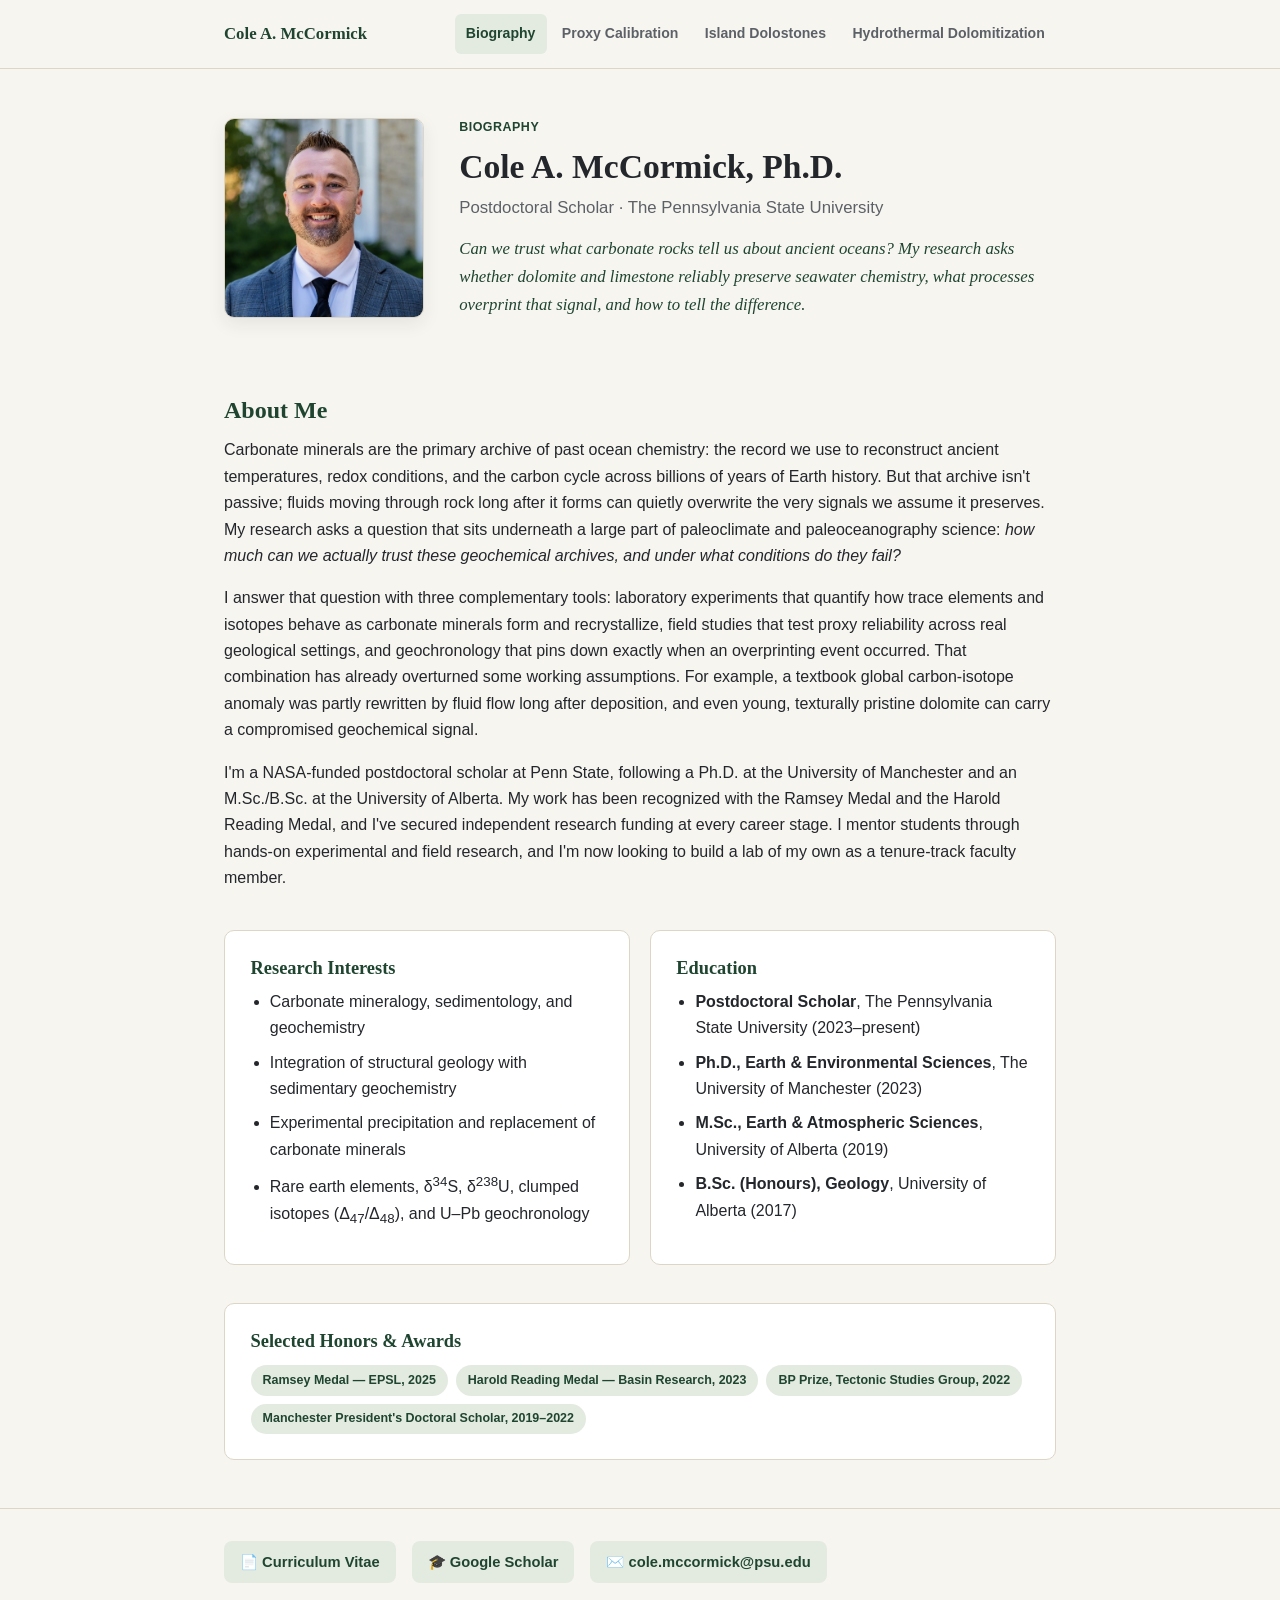
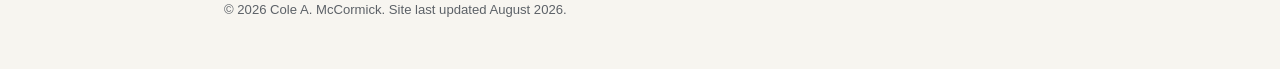
==== index.html @ 776a5d2d "Expand biography tagline into a punchier version of the research statement's central questions" ====
<!DOCTYPE html>
<html lang="en">
<head>
<meta charset="UTF-8">
<meta name="viewport" content="width=device-width, initial-scale=1.0">
<title>Cole A. McCormick, Ph.D. — Geologist &amp; Geochemist</title>
<meta name="description" content="Cole A. McCormick, Ph.D. — carbonate sedimentologist and geochemist. Postdoctoral Scholar, The Pennsylvania State University.">
<link rel="stylesheet" href="css/style.css">
</head>
<body>

<header class="site-header">
  <div class="nav-inner">
    <div class="brand">Cole A. <span>McCormick</span></div>
    <nav class="tabs">
      <a href="index.html" class="active">Biography</a>
      <a href="research-proxy-calibration.html">Proxy Calibration</a>
      <a href="research-island-dolostones.html">Island Dolostones</a>
      <a href="research-hydrothermal-dolomitization.html">Hydrothermal Dolomitization</a>
    </nav>
  </div>
</header>

<main class="wrap">

  <section class="hero">
    <img src="assets/img/profile.jpg" alt="Portrait of Cole A. McCormick">
    <div>
      <div class="kicker">Biography</div>
      <h1>Cole A. McCormick, Ph.D.</h1>
      <div class="role">Postdoctoral Scholar &middot; The Pennsylvania State University</div>
      <div class="tagline">Can we trust what carbonate rocks tell us about ancient oceans? My research asks whether dolomite and limestone reliably preserve seawater chemistry, what processes overprint that signal, and how to tell the difference.</div>
    </div>
  </section>

  <section>
    <h2>About Me</h2>
    <p>
      Carbonate minerals are the primary archive of past ocean chemistry: the record we use to
      reconstruct ancient temperatures, redox conditions, and the carbon cycle across billions of years of
      Earth history. But that archive isn't passive; fluids moving through rock long after it forms can
      quietly overwrite the very signals we assume it preserves. My research asks a question that sits
      underneath a large part of paleoclimate and paleoceanography science: <em>how much can we
      actually trust these geochemical archives, and under what conditions do they fail?</em>
    </p>
    <p>
      I answer that question with three complementary tools: laboratory experiments that quantify how
      trace elements and isotopes behave as carbonate minerals form and recrystallize, field studies that
      test proxy reliability across real geological settings, and geochronology that pins down exactly
      when an overprinting event occurred. That combination has already overturned some working
      assumptions. For example, a textbook global carbon-isotope anomaly was partly
      rewritten by fluid flow long after deposition, and even young, texturally pristine dolomite can
      carry a compromised geochemical signal.
    </p>
    <p>
      I'm a NASA-funded postdoctoral scholar at Penn State, following a Ph.D. at the University of
      Manchester and an M.Sc./B.Sc. at the University of Alberta. My work has been recognized with the
      Ramsey Medal and the Harold Reading Medal, and I've secured independent research funding at every
      career stage. I mentor students through hands-on experimental and field research, and I'm now
      looking to build a lab of my own as a tenure-track faculty member.
    </p>
  </section>

  <section class="grid-2">
    <div class="card">
      <h3>Research Interests</h3>
      <ul class="plain">
        <li>Carbonate mineralogy, sedimentology, and geochemistry</li>
        <li>Integration of structural geology with sedimentary geochemistry</li>
        <li>Experimental precipitation and replacement of carbonate minerals</li>
        <li>Rare earth elements, &delta;<sup>34</sup>S, &delta;<sup>238</sup>U, clumped isotopes (&Delta;<sub>47</sub>/&Delta;<sub>48</sub>), and U&ndash;Pb geochronology</li>
      </ul>
    </div>
    <div class="card">
      <h3>Education</h3>
      <ul class="plain">
        <li><strong>Postdoctoral Scholar</strong>, The Pennsylvania State University (2023&ndash;present)</li>
        <li><strong>Ph.D., Earth &amp; Environmental Sciences</strong>, The University of Manchester (2023)</li>
        <li><strong>M.Sc., Earth &amp; Atmospheric Sciences</strong>, University of Alberta (2019)</li>
        <li><strong>B.Sc. (Honours), Geology</strong>, University of Alberta (2017)</li>
      </ul>
    </div>
  </section>

  <section class="card">
    <h3>Selected Honors &amp; Awards</h3>
    <div class="badge-row">
      <span class="badge">Ramsey Medal &mdash; EPSL, 2025</span>
      <span class="badge">Harold Reading Medal &mdash; Basin Research, 2023</span>
      <span class="badge">BP Prize, Tectonic Studies Group, 2022</span>
      <span class="badge">Manchester President's Doctoral Scholar, 2019&ndash;2022</span>
    </div>
  </section>

</main>

<footer class="site-footer">
  <div class="wrap">
    <div class="footer-links">
      <a href="assets/cv/McCormick_CV.pdf" target="_blank" rel="noopener">📄 Curriculum Vitae</a>
      <a href="https://scholar.google.com/citations?user=5Ftpr8IAAAAJ&hl=en" target="_blank" rel="noopener">🎓 Google Scholar</a>
      <a href="mailto:cole.mccormick@psu.edu">✉️ cole.mccormick@psu.edu</a>
    </div>
    <div class="fine">&copy; 2026 Cole A. McCormick. Site last updated August 2026.</div>
  </div>
</footer>

</body>
</html>
---- css/style.css ----
/* ===========================================================
   Cole A. McCormick — Academic Website
   =========================================================== */

:root {
  --bg: #f7f5f0;
  --bg-alt: #efebe2;
  --card: #ffffff;
  --text: #23262b;
  --text-muted: #5c6167;
  --border: #ddd6c7;
  --accent: #3b6e4e;
  --accent-dark: #1f4530;
  --accent-soft: #e3ebe1;
  --warm: #a85a34;
  --warm-soft: #f3e7dd;
  --serif: Georgia, "Iowan Old Style", "Palatino Linotype", Palatino, serif;
  --sans: -apple-system, "Segoe UI", Roboto, Helvetica, Arial, sans-serif;
  --max: 880px;
}

* { box-sizing: border-box; }

html { scroll-behavior: smooth; }

body {
  margin: 0;
  background: var(--bg);
  color: var(--text);
  font-family: var(--sans);
  line-height: 1.65;
  -webkit-font-smoothing: antialiased;
}

a { color: var(--accent-dark); text-decoration: none; }
a:hover { text-decoration: underline; }

img { max-width: 100%; display: block; }

h1, h2, h3, h4 {
  font-family: var(--serif);
  font-weight: 600;
  color: var(--text);
  line-height: 1.25;
  margin: 0 0 0.5em;
}

h1 { font-size: 2.1rem; }
h2 { font-size: 1.5rem; margin-top: 2.2em; color: var(--accent-dark); }
h3 { font-size: 1.15rem; color: var(--accent-dark); }

p { margin: 0 0 1em; }

.muted { color: var(--text-muted); }

/* ---------- Layout shell ---------- */

.wrap {
  max-width: var(--max);
  margin: 0 auto;
  padding: 0 1.5rem;
}

/* ---------- Top navigation ---------- */

.site-header {
  position: sticky;
  top: 0;
  z-index: 50;
  background: rgba(247, 245, 240, 0.92);
  backdrop-filter: blur(6px);
  border-bottom: 1px solid var(--border);
}

.nav-inner {
  max-width: var(--max);
  margin: 0 auto;
  padding: 0.9rem 1.5rem;
  display: flex;
  align-items: center;
  justify-content: space-between;
  gap: 1rem;
}

.brand {
  font-family: var(--serif);
  font-weight: 700;
  font-size: 1.05rem;
  color: var(--accent-dark);
  white-space: nowrap;
}

nav.tabs {
  display: flex;
  gap: 0.25rem;
  overflow-x: auto;
  scrollbar-width: none;
}
nav.tabs::-webkit-scrollbar { display: none; }

nav.tabs a {
  flex: 0 0 auto;
  color: var(--text-muted);
  font-size: 0.88rem;
  font-weight: 600;
  padding: 0.5rem 0.7rem;
  border-radius: 6px;
  white-space: nowrap;
}

nav.tabs a:hover {
  color: var(--accent-dark);
  text-decoration: none;
  background: var(--accent-soft);
}

nav.tabs a.active {
  color: var(--accent-dark);
  background: var(--accent-soft);
}

/* ---------- Hero (biography page) ---------- */

.hero {
  display: grid;
  grid-template-columns: 200px 1fr;
  gap: 2.2rem;
  align-items: center;
  padding: 3rem 0 1.5rem;
}

.hero img {
  width: 200px;
  height: 200px;
  object-fit: cover;
  border-radius: 10px;
  border: 1px solid var(--border);
  box-shadow: 0 6px 18px rgba(30, 40, 40, 0.08);
}

.hero .kicker {
  color: var(--accent-dark);
  font-weight: 700;
  letter-spacing: 0.04em;
  text-transform: uppercase;
  font-size: 0.78rem;
  margin-bottom: 0.5rem;
}

.hero h1 { margin-bottom: 0.2em; }

.hero .role {
  font-size: 1.05rem;
  color: var(--text-muted);
  margin-bottom: 0.8em;
}

.hero .tagline {
  font-family: var(--serif);
  font-style: italic;
  color: var(--accent-dark);
  font-size: 1.05rem;
}

@media (max-width: 640px) {
  .hero { grid-template-columns: 1fr; text-align: center; padding-top: 2rem; }
  .hero img { width: 150px; height: 150px; margin: 0 auto; }
}

/* ---------- Page header (research pages) ---------- */

.page-header {
  padding: 2.6rem 0 0.5rem;
  border-bottom: 1px solid var(--border);
  margin-bottom: 2rem;
}

.page-header .kicker {
  color: var(--accent-dark);
  font-weight: 700;
  letter-spacing: 0.04em;
  text-transform: uppercase;
  font-size: 0.75rem;
  margin-bottom: 0.6rem;
}

.page-header p.lede {
  font-size: 1.08rem;
  color: var(--text-muted);
}

.status-pill {
  display: inline-block;
  font-size: 0.72rem;
  font-weight: 700;
  letter-spacing: 0.03em;
  text-transform: uppercase;
  padding: 0.25rem 0.65rem;
  border-radius: 999px;
  background: var(--warm-soft);
  color: var(--warm);
  margin-bottom: 0.8rem;
}

/* ---------- Sections & cards ---------- */

section { margin-bottom: 2.4rem; }

.card {
  background: var(--card);
  border: 1px solid var(--border);
  border-radius: 10px;
  padding: 1.6rem;
}

.grid-2 {
  display: grid;
  grid-template-columns: 1fr 1fr;
  gap: 1.2rem;
}
@media (max-width: 640px) { .grid-2 { grid-template-columns: 1fr; } }

ul.plain { padding-left: 1.2rem; margin: 0; }
ul.plain li { margin-bottom: 0.5em; }

.badge-row { display: flex; flex-wrap: wrap; gap: 0.5rem; margin-top: 0.8rem; }
.badge {
  font-size: 0.78rem;
  font-weight: 600;
  color: var(--accent-dark);
  background: var(--accent-soft);
  border-radius: 999px;
  padding: 0.3rem 0.75rem;
}

/* ---------- Figure placeholder ---------- */

.figure-card {
  border: 1px dashed var(--border);
  background: var(--bg-alt);
  border-radius: 10px;
  padding: 1.5rem;
  text-align: center;
}

.figure-card svg {
  width: 100%;
  max-width: 380px;
  height: auto;
  margin: 0.5rem auto 1rem;
  color: var(--accent);
}

.figure-card img {
  width: 100%;
  max-width: 640px;
  height: auto;
  margin: 0 auto 1rem;
  border-radius: 6px;
  border: 1px solid var(--border);
  box-shadow: 0 4px 14px rgba(30, 40, 40, 0.1);
}

.figure-card figcaption {
  font-size: 0.85rem;
  color: var(--text-muted);
  max-width: 620px;
  margin: 0 auto;
  text-align: left;
}

.figure-card figcaption .src {
  display: block;
  font-style: italic;
  color: var(--text-muted);
  margin-top: 0.4rem;
}

.figure-grid {
  display: grid;
  grid-template-columns: 1fr 1fr;
  gap: 1.2rem;
}
@media (max-width: 640px) { .figure-grid { grid-template-columns: 1fr; } }

/* ---------- Publication list ---------- */

.pub {
  padding: 1rem 0;
  border-bottom: 1px solid var(--border);
}
.pub:last-child { border-bottom: none; }

.pub .cite { margin: 0 0 0.3em; }
.pub .authors strong { color: var(--text); }

.pub-meta {
  display: flex;
  gap: 0.5rem;
  flex-wrap: wrap;
  align-items: center;
  font-size: 0.85rem;
  margin-top: 0.35rem;
}

/* ---------- Footer ---------- */

.site-footer {
  border-top: 1px solid var(--border);
  margin-top: 3rem;
  padding: 2rem 0 3rem;
}

.footer-links {
  display: flex;
  gap: 1rem;
  flex-wrap: wrap;
  margin-bottom: 1rem;
}

.footer-links a {
  display: inline-flex;
  align-items: center;
  gap: 0.4rem;
  font-weight: 700;
  font-size: 0.92rem;
  color: var(--accent-dark);
  background: var(--accent-soft);
  padding: 0.55rem 1rem;
  border-radius: 8px;
}
.footer-links a:hover { background: #d9e8e6; text-decoration: none; }

.site-footer .fine {
  font-size: 0.82rem;
  color: var(--text-muted);
}
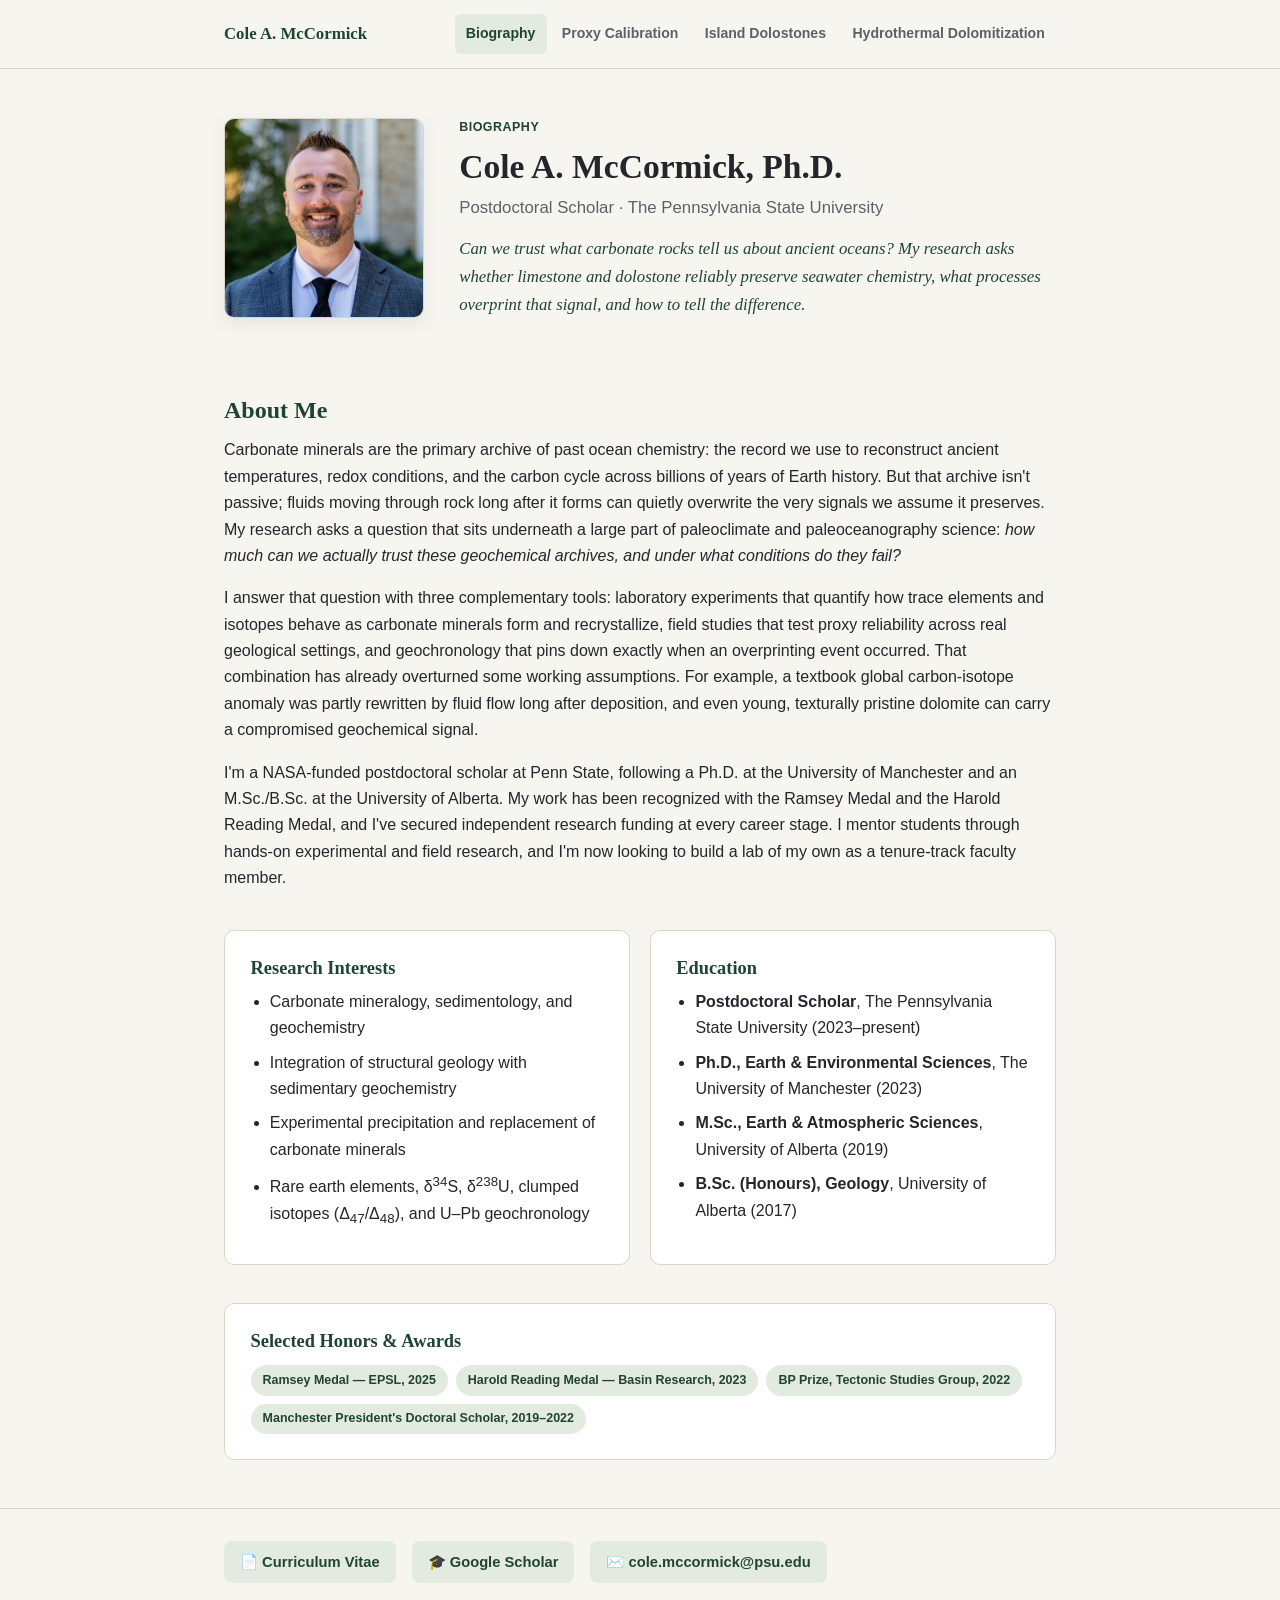
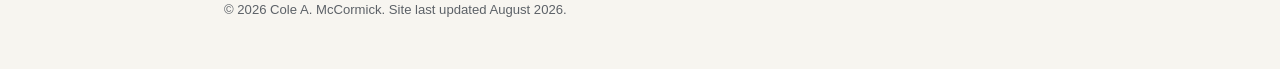
==== commit 72488ac0: "Swap tagline wording to 'limestone and dolostone'" ====
--- a/index.html
+++ b/index.html
@@ -29,7 +29,7 @@
       <div class="kicker">Biography</div>
       <h1>Cole A. McCormick, Ph.D.</h1>
       <div class="role">Postdoctoral Scholar &middot; The Pennsylvania State University</div>
-      <div class="tagline">Can we trust what carbonate rocks tell us about ancient oceans? My research asks whether dolomite and limestone reliably preserve seawater chemistry, what processes overprint that signal, and how to tell the difference.</div>
+      <div class="tagline">Can we trust what carbonate rocks tell us about ancient oceans? My research asks whether limestone and dolostone reliably preserve seawater chemistry, what processes overprint that signal, and how to tell the difference.</div>
     </div>
   </section>
 
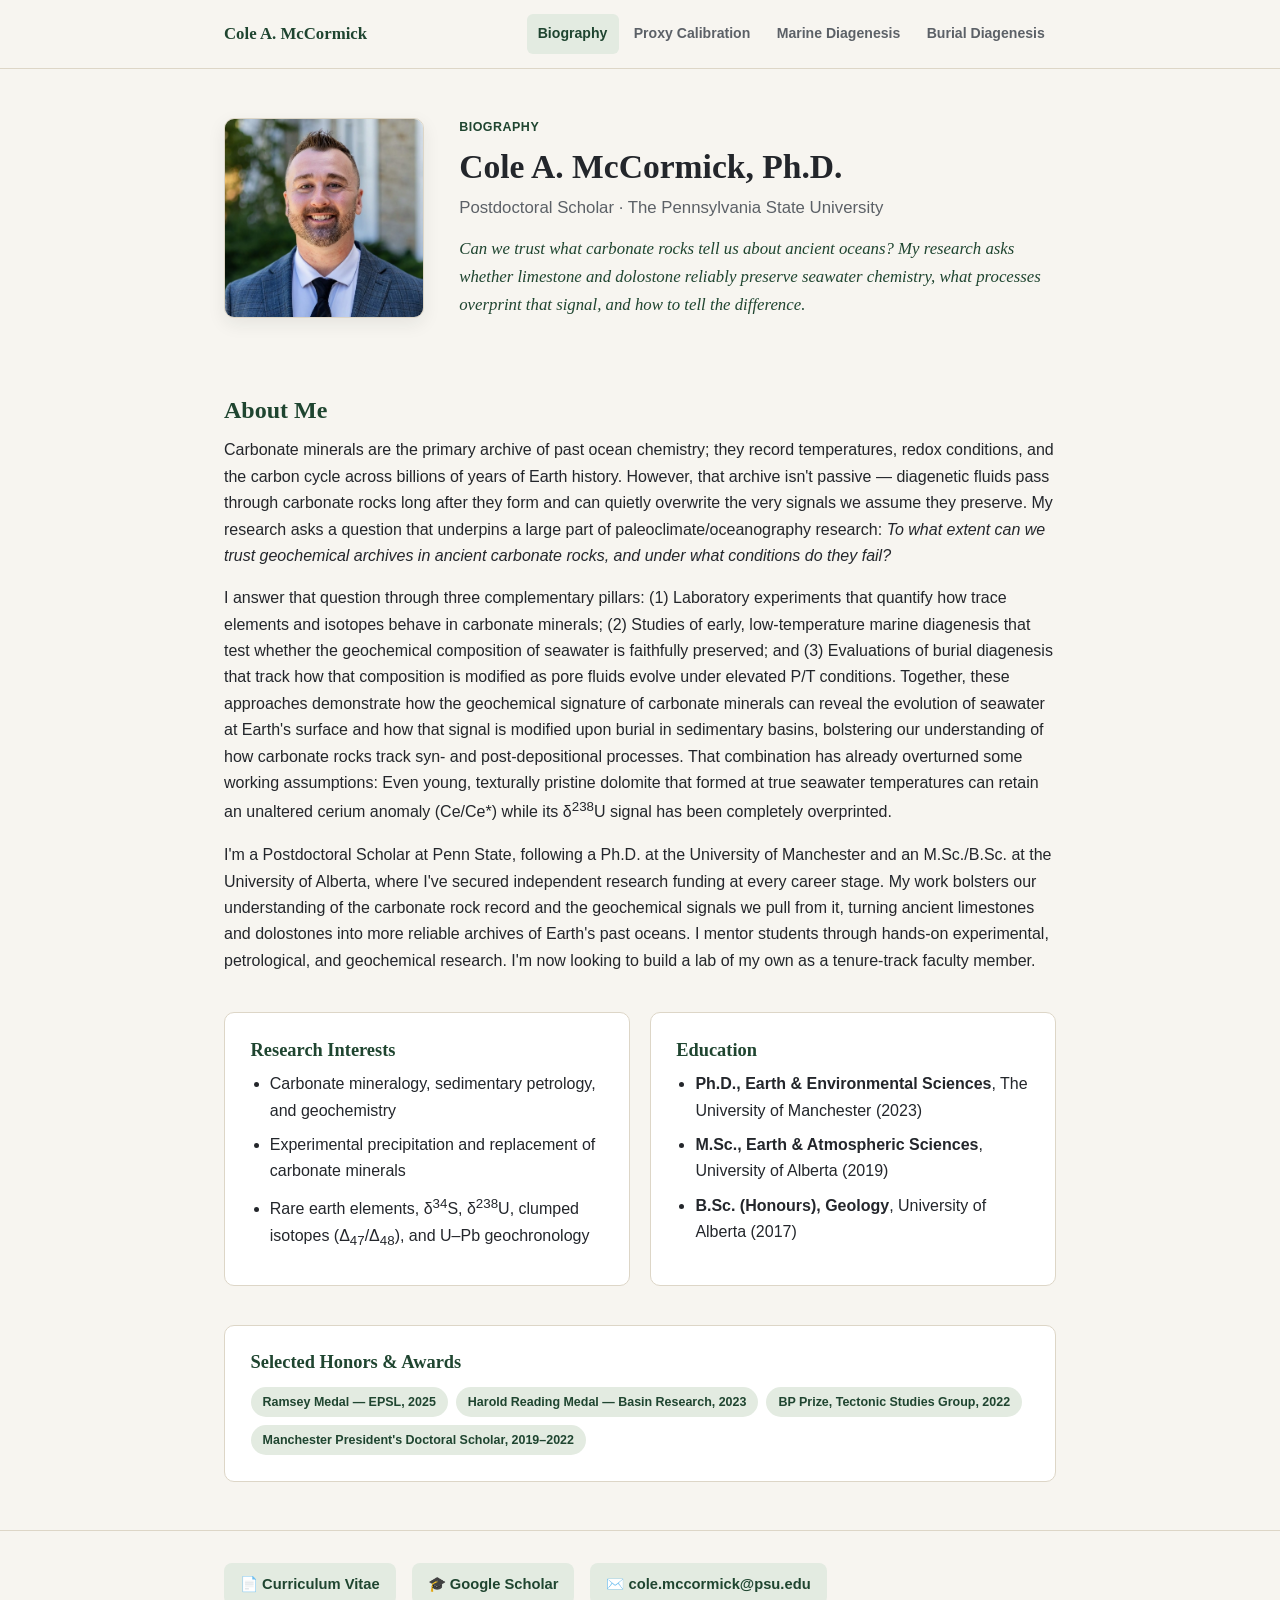
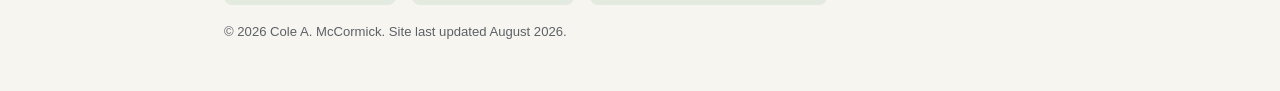
==== commit 2f586a62: "Rewrite biography About Me section, trim Research Interests/Education lists, and shorten nav tab lab" ====
--- a/index.html
+++ b/index.html
@@ -15,8 +15,8 @@
     <nav class="tabs">
       <a href="index.html" class="active">Biography</a>
       <a href="research-proxy-calibration.html">Proxy Calibration</a>
-      <a href="research-island-dolostones.html">Island Dolostones</a>
-      <a href="research-hydrothermal-dolomitization.html">Hydrothermal Dolomitization</a>
+      <a href="research-island-dolostones.html">Marine Diagenesis</a>
+      <a href="research-hydrothermal-dolomitization.html">Burial Diagenesis</a>
     </nav>
   </div>
 </header>
@@ -36,28 +36,34 @@
   <section>
     <h2>About Me</h2>
     <p>
-      Carbonate minerals are the primary archive of past ocean chemistry: the record we use to
-      reconstruct ancient temperatures, redox conditions, and the carbon cycle across billions of years of
-      Earth history. But that archive isn't passive; fluids moving through rock long after it forms can
-      quietly overwrite the very signals we assume it preserves. My research asks a question that sits
-      underneath a large part of paleoclimate and paleoceanography science: <em>how much can we
-      actually trust these geochemical archives, and under what conditions do they fail?</em>
+      Carbonate minerals are the primary archive of past ocean chemistry; they record
+      temperatures, redox conditions, and the carbon cycle across billions of years of Earth history.
+      However, that archive isn't passive &mdash; diagenetic fluids pass through carbonate rocks long
+      after they form and can quietly overwrite the very signals we assume they preserve. My research
+      asks a question that underpins a large part of paleoclimate/oceanography research:
+      <em>To what extent can we trust geochemical archives in ancient carbonate rocks, and under what
+      conditions do they fail?</em>
     </p>
     <p>
-      I answer that question with three complementary tools: laboratory experiments that quantify how
-      trace elements and isotopes behave as carbonate minerals form and recrystallize, field studies that
-      test proxy reliability across real geological settings, and geochronology that pins down exactly
-      when an overprinting event occurred. That combination has already overturned some working
-      assumptions. For example, a textbook global carbon-isotope anomaly was partly
-      rewritten by fluid flow long after deposition, and even young, texturally pristine dolomite can
-      carry a compromised geochemical signal.
+      I answer that question through three complementary pillars: (1) Laboratory experiments that
+      quantify how trace elements and isotopes behave in carbonate minerals; (2) Studies of early,
+      low-temperature marine diagenesis that test whether the geochemical composition of seawater is
+      faithfully preserved; and (3) Evaluations of burial diagenesis that track how that composition is
+      modified as pore fluids evolve under elevated P/T conditions. Together, these
+      approaches demonstrate how the geochemical signature of carbonate minerals can reveal the evolution of
+      seawater at Earth's surface and how that signal is modified upon burial in sedimentary basins,
+      bolstering our understanding of how carbonate rocks track syn- and post-depositional processes. That combination has already overturned some working assumptions:
+      Even young, texturally pristine dolomite that formed at true seawater temperatures can retain an
+      unaltered cerium anomaly (Ce/Ce&#42;) while its &delta;<sup>238</sup>U signal has been completely
+      overprinted.
     </p>
     <p>
-      I'm a NASA-funded postdoctoral scholar at Penn State, following a Ph.D. at the University of
-      Manchester and an M.Sc./B.Sc. at the University of Alberta. My work has been recognized with the
-      Ramsey Medal and the Harold Reading Medal, and I've secured independent research funding at every
-      career stage. I mentor students through hands-on experimental and field research, and I'm now
-      looking to build a lab of my own as a tenure-track faculty member.
+      I'm a Postdoctoral Scholar at Penn State, following a Ph.D. at the University of Manchester and an
+      M.Sc./B.Sc. at the University of Alberta, where I've secured independent research funding at every
+      career stage. My work bolsters our understanding of the carbonate rock record and the geochemical
+      signals we pull from it, turning ancient limestones and dolostones into more reliable archives of
+      Earth's past oceans. I mentor students through hands-on experimental, petrological, and
+      geochemical research. I'm now looking to build a lab of my own as a tenure-track faculty member.
     </p>
   </section>
 
@@ -65,8 +71,7 @@
     <div class="card">
       <h3>Research Interests</h3>
       <ul class="plain">
-        <li>Carbonate mineralogy, sedimentology, and geochemistry</li>
-        <li>Integration of structural geology with sedimentary geochemistry</li>
+        <li>Carbonate mineralogy, sedimentary petrology, and geochemistry</li>
         <li>Experimental precipitation and replacement of carbonate minerals</li>
         <li>Rare earth elements, &delta;<sup>34</sup>S, &delta;<sup>238</sup>U, clumped isotopes (&Delta;<sub>47</sub>/&Delta;<sub>48</sub>), and U&ndash;Pb geochronology</li>
       </ul>
@@ -74,7 +79,6 @@
     <div class="card">
       <h3>Education</h3>
       <ul class="plain">
-        <li><strong>Postdoctoral Scholar</strong>, The Pennsylvania State University (2023&ndash;present)</li>
         <li><strong>Ph.D., Earth &amp; Environmental Sciences</strong>, The University of Manchester (2023)</li>
         <li><strong>M.Sc., Earth &amp; Atmospheric Sciences</strong>, University of Alberta (2019)</li>
         <li><strong>B.Sc. (Honours), Geology</strong>, University of Alberta (2017)</li>
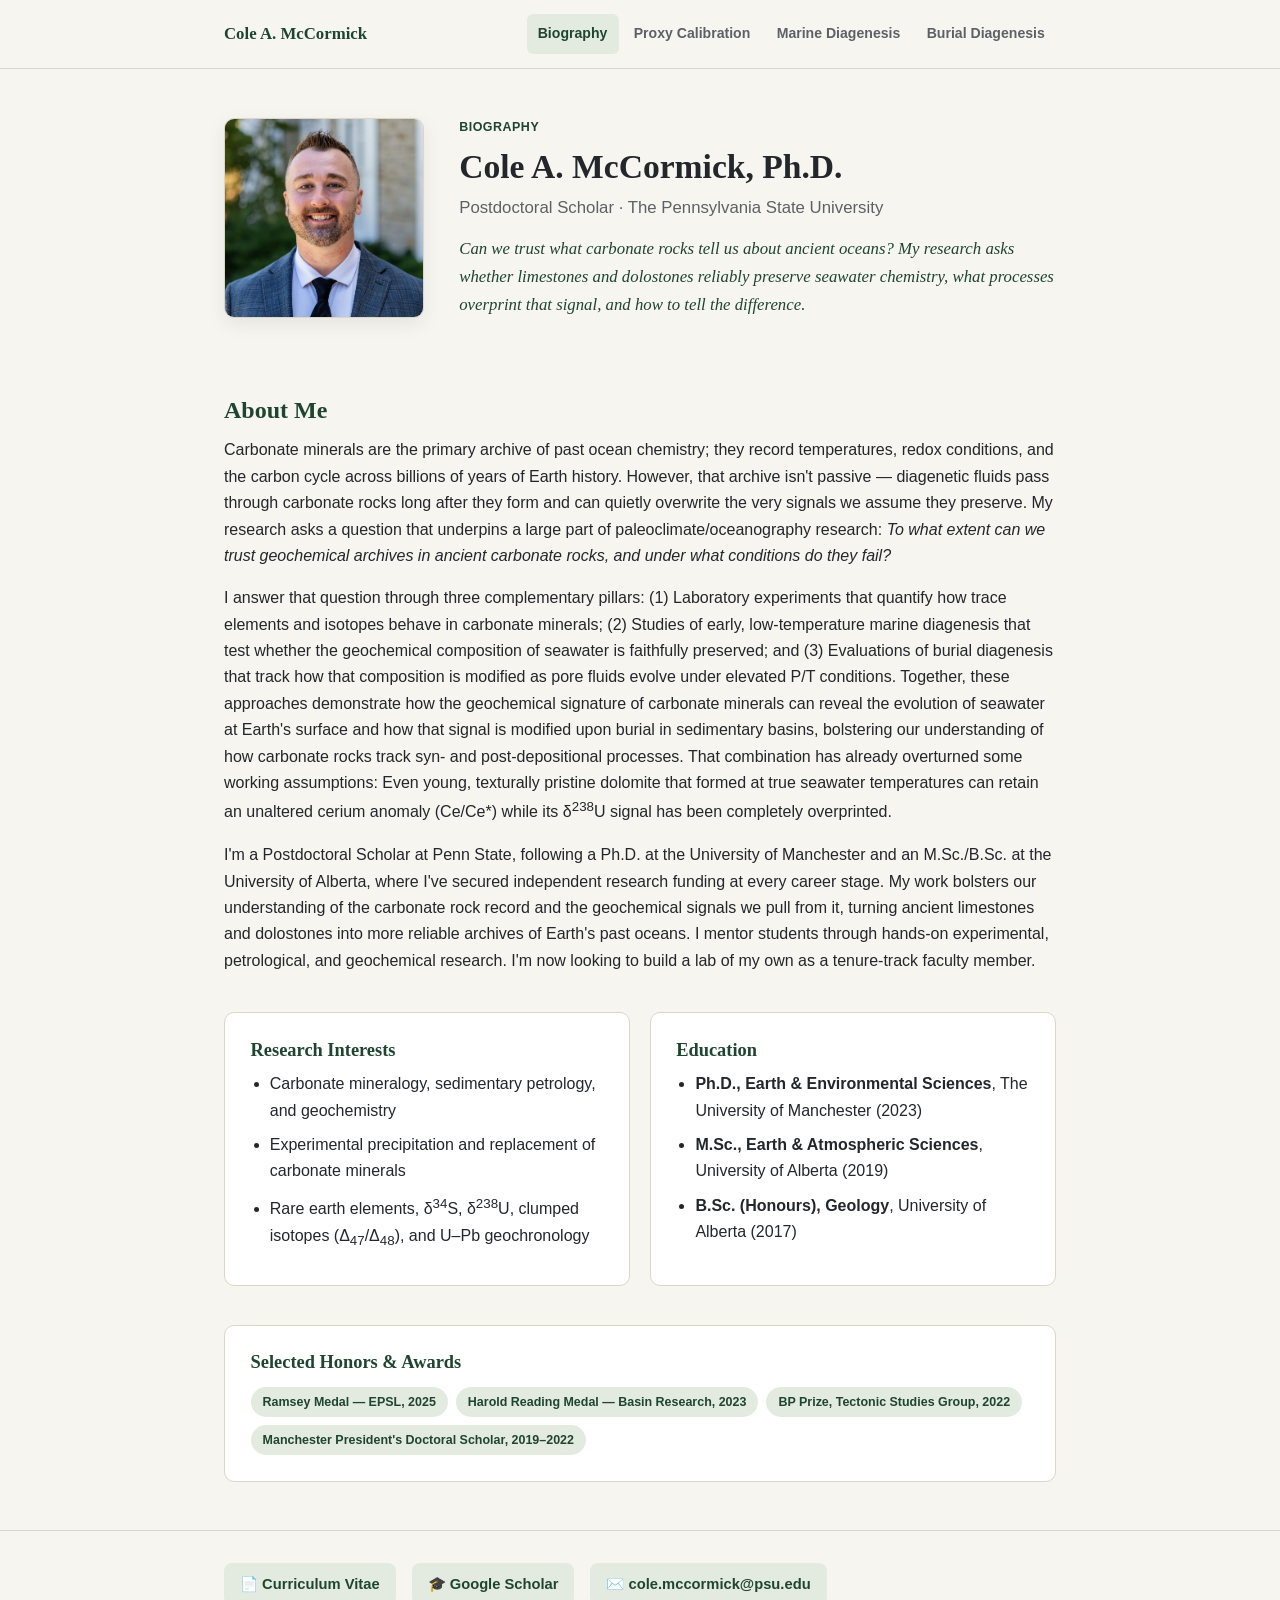
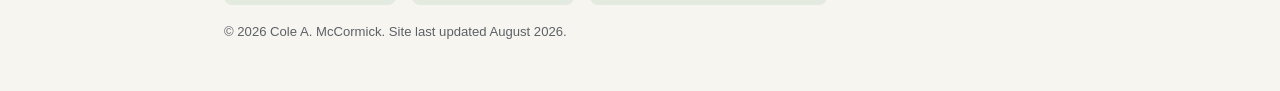
==== commit dac11eb1: "Rebuild Experimental Proxy Calibration page with new figures and expanded narrative; pluralize limes" ====
--- a/index.html
+++ b/index.html
@@ -29,7 +29,7 @@
       <div class="kicker">Biography</div>
       <h1>Cole A. McCormick, Ph.D.</h1>
       <div class="role">Postdoctoral Scholar &middot; The Pennsylvania State University</div>
-      <div class="tagline">Can we trust what carbonate rocks tell us about ancient oceans? My research asks whether limestone and dolostone reliably preserve seawater chemistry, what processes overprint that signal, and how to tell the difference.</div>
+      <div class="tagline">Can we trust what carbonate rocks tell us about ancient oceans? My research asks whether limestones and dolostones reliably preserve seawater chemistry, what processes overprint that signal, and how to tell the difference.</div>
     </div>
   </section>
 
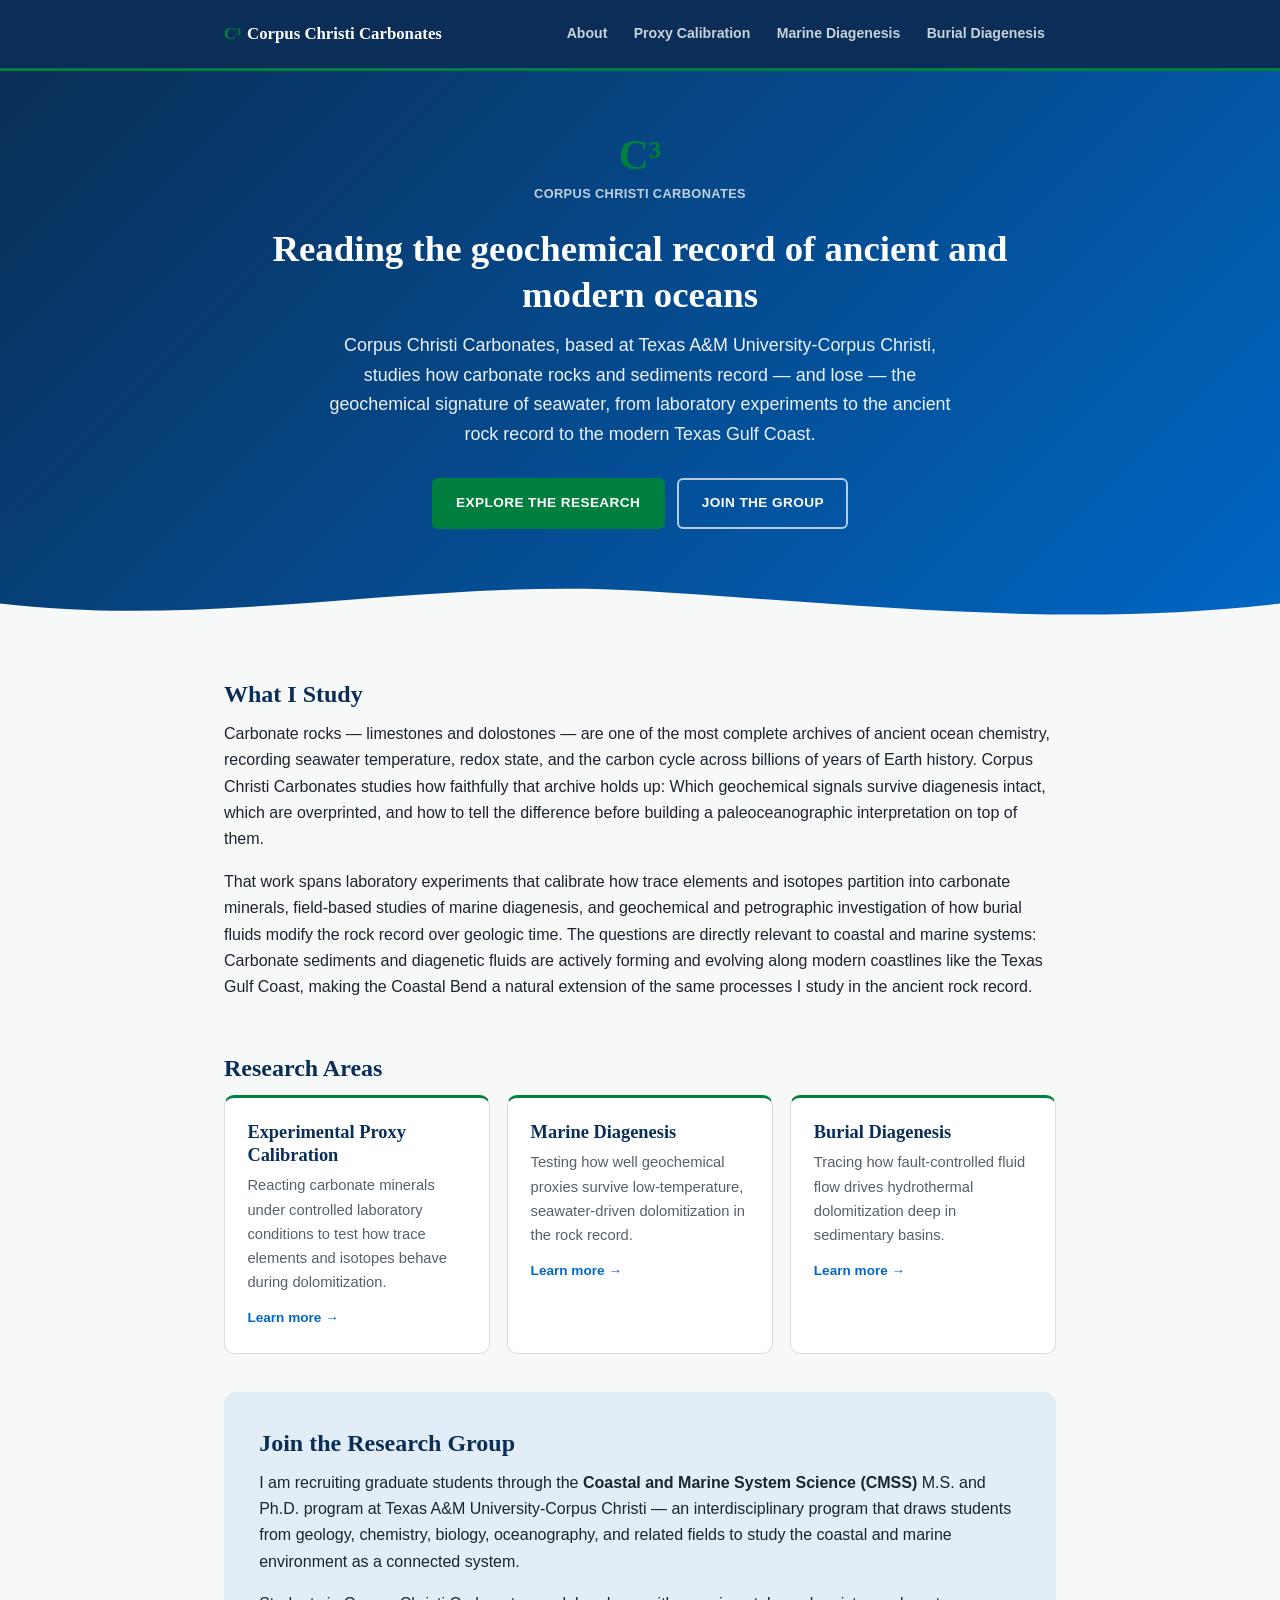
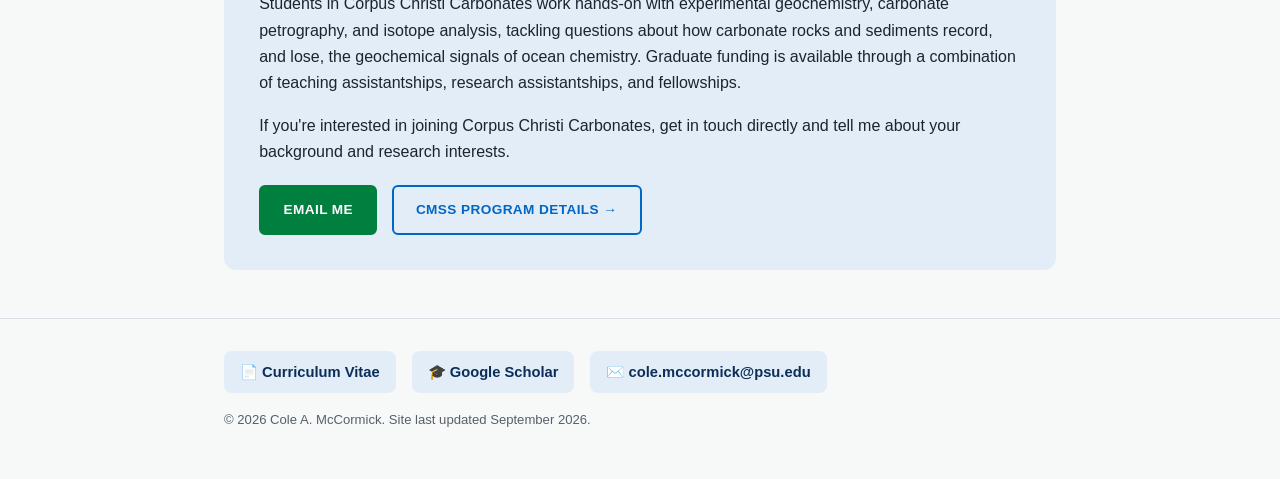
==== commit 1744473a: "Rebrand site as Corpus Christi Carbonates (C3) for TAMU-CC New C3 landing page replaces the old biog" ====
--- a/index.html
+++ b/index.html
@@ -3,17 +3,17 @@
 <head>
 <meta charset="UTF-8">
 <meta name="viewport" content="width=device-width, initial-scale=1.0">
-<title>Cole A. McCormick, Ph.D. — Geologist &amp; Geochemist</title>
-<meta name="description" content="Cole A. McCormick, Ph.D. — carbonate sedimentologist and geochemist. Postdoctoral Scholar, The Pennsylvania State University.">
+<title>C&sup3; — Corpus Christi Carbonates | Cole A. McCormick</title>
+<meta name="description" content="Corpus Christi Carbonates (C³) — carbonate sedimentology and geochemistry research at Texas A&amp;M University-Corpus Christi, led by Cole A. McCormick. Now recruiting graduate students.">
 <link rel="stylesheet" href="css/style.css">
 </head>
 <body>
 
 <header class="site-header">
   <div class="nav-inner">
-    <div class="brand">Cole A. <span>McCormick</span></div>
+    <a href="index.html" class="brand"><span class="mark">C&sup3;</span>Corpus Christi Carbonates</a>
     <nav class="tabs">
-      <a href="index.html" class="active">Biography</a>
+      <a href="about.html">About</a>
       <a href="research-proxy-calibration.html">Proxy Calibration</a>
       <a href="research-island-dolostones.html">Marine Diagenesis</a>
       <a href="research-hydrothermal-dolomitization.html">Burial Diagenesis</a>
@@ -21,78 +21,89 @@
   </div>
 </header>
 
+<div class="c3-hero">
+  <div class="c3-hero-inner">
+    <div class="c3-mark">C&sup3;</div>
+    <div class="c3-sub">Corpus Christi Carbonates</div>
+    <h1>Reading the geochemical record of ancient and modern oceans</h1>
+    <p class="lede">
+      Corpus Christi Carbonates, based at Texas A&amp;M University-Corpus Christi, studies how carbonate
+      rocks and sediments record &mdash; and lose &mdash; the geochemical signature of seawater, from
+      laboratory experiments to the ancient rock record to the modern Texas Gulf Coast.
+    </p>
+    <div class="cta-row">
+      <a href="#research" class="btn btn-solid">Explore the Research</a>
+      <a href="#join" class="btn btn-outline">Join the Group</a>
+    </div>
+  </div>
+  <svg class="wave-divider" viewBox="0 0 1440 60" preserveAspectRatio="none" xmlns="http://www.w3.org/2000/svg">
+    <path fill="#f7f8f8" d="M0,32 C240,64 480,0 720,16 C960,32 1200,64 1440,32 L1440,60 L0,60 Z"></path>
+  </svg>
+</div>
+
 <main class="wrap">
 
-  <section class="hero">
-    <img src="assets/img/profile.jpg" alt="Portrait of Cole A. McCormick">
-    <div>
-      <div class="kicker">Biography</div>
-      <h1>Cole A. McCormick, Ph.D.</h1>
-      <div class="role">Postdoctoral Scholar &middot; The Pennsylvania State University</div>
-      <div class="tagline">Can we trust what carbonate rocks tell us about ancient oceans? My research asks whether limestones and dolostones reliably preserve seawater chemistry, what processes overprint that signal, and how to tell the difference.</div>
+  <section>
+    <h2>What I Study</h2>
+    <p>
+      Carbonate rocks &mdash; limestones and dolostones &mdash; are one of the most complete archives of
+      ancient ocean chemistry, recording seawater temperature, redox state, and the carbon cycle across
+      billions of years of Earth history. Corpus Christi Carbonates studies how faithfully that archive holds up: Which
+      geochemical signals survive diagenesis intact, which are overprinted, and how to tell the difference
+      before building a paleoceanographic interpretation on top of them.
+    </p>
+    <p>
+      That work spans laboratory experiments that calibrate how trace elements and isotopes partition
+      into carbonate minerals, field-based studies of marine diagenesis, and geochemical and
+      petrographic investigation of how burial fluids modify the rock record over geologic time. The
+      questions are directly relevant to coastal and marine systems: Carbonate sediments and diagenetic
+      fluids are actively forming and evolving along modern coastlines like the Texas Gulf Coast, making
+      the Coastal Bend a natural extension of the same processes I study in the ancient rock record.
+    </p>
+  </section>
+
+  <section id="research">
+    <h2>Research Areas</h2>
+    <div class="research-grid">
+      <a class="research-card" href="research-proxy-calibration.html">
+        <h3>Experimental Proxy Calibration</h3>
+        <p>Reacting carbonate minerals under controlled laboratory conditions to test how trace elements and isotopes behave during dolomitization.</p>
+        <span class="link-more">Learn more &rarr;</span>
+      </a>
+      <a class="research-card" href="research-island-dolostones.html">
+        <h3>Marine Diagenesis</h3>
+        <p>Testing how well geochemical proxies survive low-temperature, seawater-driven dolomitization in the rock record.</p>
+        <span class="link-more">Learn more &rarr;</span>
+      </a>
+      <a class="research-card" href="research-hydrothermal-dolomitization.html">
+        <h3>Burial Diagenesis</h3>
+        <p>Tracing how fault-controlled fluid flow drives hydrothermal dolomitization deep in sedimentary basins.</p>
+        <span class="link-more">Learn more &rarr;</span>
+      </a>
     </div>
   </section>
 
-  <section>
-    <h2>About Me</h2>
+  <section class="join-section" id="join">
+    <h2>Join the Research Group</h2>
     <p>
-      Carbonate minerals are the primary archive of past ocean chemistry; they record
-      temperatures, redox conditions, and the carbon cycle across billions of years of Earth history.
-      However, that archive isn't passive &mdash; diagenetic fluids pass through carbonate rocks long
-      after they form and can quietly overwrite the very signals we assume they preserve. My research
-      asks a question that underpins a large part of paleoclimate/oceanography research:
-      <em>To what extent can we trust geochemical archives in ancient carbonate rocks, and under what
-      conditions do they fail?</em>
+      I am recruiting graduate students through the <strong>Coastal and Marine System Science
+      (CMSS)</strong> M.S. and Ph.D. program at Texas A&amp;M University-Corpus Christi &mdash; an
+      interdisciplinary program that draws students from geology, chemistry, biology, oceanography, and
+      related fields to study the coastal and marine environment as a connected system.
     </p>
     <p>
-      I answer that question through three complementary pillars: (1) Laboratory experiments that
-      quantify how trace elements and isotopes behave in carbonate minerals; (2) Studies of early,
-      low-temperature marine diagenesis that test whether the geochemical composition of seawater is
-      faithfully preserved; and (3) Evaluations of burial diagenesis that track how that composition is
-      modified as pore fluids evolve under elevated P/T conditions. Together, these
-      approaches demonstrate how the geochemical signature of carbonate minerals can reveal the evolution of
-      seawater at Earth's surface and how that signal is modified upon burial in sedimentary basins,
-      bolstering our understanding of how carbonate rocks track syn- and post-depositional processes. That combination has already overturned some working assumptions:
-      Even young, texturally pristine dolomite that formed at true seawater temperatures can retain an
-      unaltered cerium anomaly (Ce/Ce&#42;) while its &delta;<sup>238</sup>U signal has been completely
-      overprinted.
+      Students in Corpus Christi Carbonates work hands-on with experimental geochemistry, carbonate petrography, and
+      isotope analysis, tackling questions about how carbonate rocks and sediments record, and lose, the
+      geochemical signals of ocean chemistry. Graduate funding is available through a combination of
+      teaching assistantships, research assistantships, and fellowships.
     </p>
     <p>
-      I'm a Postdoctoral Scholar at Penn State, following a Ph.D. at the University of Manchester and an
-      M.Sc./B.Sc. at the University of Alberta, where I've secured independent research funding at every
-      career stage. My work bolsters our understanding of the carbonate rock record and the geochemical
-      signals we pull from it, turning ancient limestones and dolostones into more reliable archives of
-      Earth's past oceans. I mentor students through hands-on experimental, petrological, and
-      geochemical research. I'm now looking to build a lab of my own as a tenure-track faculty member.
+      If you're interested in joining Corpus Christi Carbonates, get in touch directly and tell me about your background
+      and research interests.
     </p>
-  </section>
-
-  <section class="grid-2">
-    <div class="card">
-      <h3>Research Interests</h3>
-      <ul class="plain">
-        <li>Carbonate mineralogy, sedimentary petrology, and geochemistry</li>
-        <li>Experimental precipitation and replacement of carbonate minerals</li>
-        <li>Rare earth elements, &delta;<sup>34</sup>S, &delta;<sup>238</sup>U, clumped isotopes (&Delta;<sub>47</sub>/&Delta;<sub>48</sub>), and U&ndash;Pb geochronology</li>
-      </ul>
-    </div>
-    <div class="card">
-      <h3>Education</h3>
-      <ul class="plain">
-        <li><strong>Ph.D., Earth &amp; Environmental Sciences</strong>, The University of Manchester (2023)</li>
-        <li><strong>M.Sc., Earth &amp; Atmospheric Sciences</strong>, University of Alberta (2019)</li>
-        <li><strong>B.Sc. (Honours), Geology</strong>, University of Alberta (2017)</li>
-      </ul>
-    </div>
-  </section>
-
-  <section class="card">
-    <h3>Selected Honors &amp; Awards</h3>
-    <div class="badge-row">
-      <span class="badge">Ramsey Medal &mdash; EPSL, 2025</span>
-      <span class="badge">Harold Reading Medal &mdash; Basin Research, 2023</span>
-      <span class="badge">BP Prize, Tectonic Studies Group, 2022</span>
-      <span class="badge">Manchester President's Doctoral Scholar, 2019&ndash;2022</span>
+    <div class="join-cta">
+      <a class="btn btn-solid" href="mailto:cole.mccormick@psu.edu">Email Me</a>
+      <a class="btn btn-outline-blue" href="https://cmss.tamucc.edu" target="_blank" rel="noopener" style="margin-left:0.6rem;">CMSS Program Details &rarr;</a>
     </div>
   </section>
 
@@ -105,7 +116,7 @@
       <a href="https://scholar.google.com/citations?user=5Ftpr8IAAAAJ&hl=en" target="_blank" rel="noopener">🎓 Google Scholar</a>
       <a href="mailto:cole.mccormick@psu.edu">✉️ cole.mccormick@psu.edu</a>
     </div>
-    <div class="fine">&copy; 2026 Cole A. McCormick. Site last updated August 2026.</div>
+    <div class="fine">&copy; 2026 Cole A. McCormick. Site last updated September 2026.</div>
   </div>
 </footer>
 
--- a/css/style.css
+++ b/css/style.css
@@ -3,15 +3,17 @@
    =========================================================== */
 
 :root {
-  --bg: #f7f5f0;
-  --bg-alt: #efebe2;
+  --bg: #f7f8f8;
+  --bg-alt: #eef2f4;
   --card: #ffffff;
-  --text: #23262b;
-  --text-muted: #5c6167;
-  --border: #ddd6c7;
-  --accent: #3b6e4e;
-  --accent-dark: #1f4530;
-  --accent-soft: #e3ebe1;
+  --text: #1c242e;
+  --text-muted: #55606b;
+  --border: #d7dee3;
+  --accent: #0067c5;
+  --accent-dark: #0a2e57;
+  --accent-soft: #e3edf7;
+  --green: #007f3e;
+  --green-soft: #e0f0e6;
   --warm: #a85a34;
   --warm-soft: #f3e7dd;
   --serif: Georgia, "Iowan Old Style", "Palatino Linotype", Palatino, serif;
@@ -67,9 +69,8 @@
   position: sticky;
   top: 0;
   z-index: 50;
-  background: rgba(247, 245, 240, 0.92);
-  backdrop-filter: blur(6px);
-  border-bottom: 1px solid var(--border);
+  background: var(--accent-dark);
+  border-bottom: 3px solid var(--green);
 }
 
 .nav-inner {
@@ -86,8 +87,12 @@
   font-family: var(--serif);
   font-weight: 700;
   font-size: 1.05rem;
-  color: var(--accent-dark);
+  color: #ffffff;
   white-space: nowrap;
+}
+.brand .mark {
+  color: var(--green);
+  margin-right: 0.35em;
 }
 
 nav.tabs {
@@ -100,7 +105,7 @@
 
 nav.tabs a {
   flex: 0 0 auto;
-  color: var(--text-muted);
+  color: rgba(255, 255, 255, 0.78);
   font-size: 0.88rem;
   font-weight: 600;
   padding: 0.5rem 0.7rem;
@@ -109,14 +114,14 @@
 }
 
 nav.tabs a:hover {
-  color: var(--accent-dark);
+  color: #ffffff;
   text-decoration: none;
-  background: var(--accent-soft);
+  background: rgba(255, 255, 255, 0.12);
 }
 
 nav.tabs a.active {
-  color: var(--accent-dark);
-  background: var(--accent-soft);
+  color: #ffffff;
+  background: rgba(255, 255, 255, 0.14);
 }
 
 /* ---------- Hero (biography page) ---------- */
@@ -329,9 +334,151 @@
   padding: 0.55rem 1rem;
   border-radius: 8px;
 }
-.footer-links a:hover { background: #d9e8e6; text-decoration: none; }
+.footer-links a:hover { background: #d3e4f5; text-decoration: none; }
 
 .site-footer .fine {
   font-size: 0.82rem;
   color: var(--text-muted);
 }
+
+/* ---------- C3 landing hero ---------- */
+
+.c3-hero {
+  background: linear-gradient(135deg, var(--accent-dark) 0%, var(--accent) 100%);
+  color: #ffffff;
+  margin: 0 0 2.4rem;
+  padding: 4rem 0 0;
+  overflow: hidden;
+}
+
+.c3-hero-inner {
+  max-width: var(--max);
+  margin: 0 auto;
+  padding: 0 1.5rem 3.2rem;
+  text-align: center;
+}
+
+.c3-hero .c3-mark {
+  font-family: var(--serif);
+  font-weight: 700;
+  font-size: 2.6rem;
+  color: var(--green);
+  line-height: 1;
+  margin-bottom: 0.4rem;
+}
+
+.c3-hero h1 {
+  color: #ffffff;
+  font-size: 2.3rem;
+  margin-bottom: 0.35em;
+}
+
+.c3-hero .c3-sub {
+  font-weight: 600;
+  letter-spacing: 0.03em;
+  text-transform: uppercase;
+  font-size: 0.8rem;
+  color: rgba(255, 255, 255, 0.75);
+  margin-bottom: 1.4rem;
+}
+
+.c3-hero p.lede {
+  font-size: 1.12rem;
+  max-width: 640px;
+  margin: 0 auto 1.8rem;
+  color: rgba(255, 255, 255, 0.92);
+}
+
+.c3-hero .cta-row {
+  display: flex;
+  gap: 0.8rem;
+  justify-content: center;
+  flex-wrap: wrap;
+}
+
+.btn {
+  display: inline-block;
+  font-weight: 700;
+  font-size: 0.85rem;
+  letter-spacing: 0.03em;
+  text-transform: uppercase;
+  padding: 0.75rem 1.4rem;
+  border-radius: 6px;
+  border: 2px solid transparent;
+}
+.btn:hover { text-decoration: none; }
+
+.btn-solid {
+  background: var(--green);
+  color: #ffffff;
+  border-color: var(--green);
+}
+.btn-solid:hover { filter: brightness(1.1); }
+
+.btn-outline {
+  background: transparent;
+  color: #ffffff;
+  border-color: rgba(255, 255, 255, 0.7);
+}
+.btn-outline:hover { background: rgba(255, 255, 255, 0.12); }
+
+.btn-outline-blue {
+  background: transparent;
+  color: var(--accent);
+  border-color: var(--accent);
+}
+.btn-outline-blue:hover { background: var(--accent-soft); }
+
+.wave-divider {
+  display: block;
+  width: 100%;
+  height: 48px;
+  margin-top: -2px;
+}
+
+@media (max-width: 640px) {
+  .c3-hero { padding-top: 2.6rem; }
+  .c3-hero h1 { font-size: 1.8rem; }
+}
+
+/* ---------- Research area cards (landing page) ---------- */
+
+.research-grid {
+  display: grid;
+  grid-template-columns: repeat(3, 1fr);
+  gap: 1.1rem;
+}
+@media (max-width: 760px) { .research-grid { grid-template-columns: 1fr; } }
+
+.research-card {
+  display: block;
+  background: var(--card);
+  border: 1px solid var(--border);
+  border-top: 3px solid var(--green);
+  border-radius: 10px;
+  padding: 1.4rem;
+  color: var(--text);
+}
+.research-card:hover {
+  text-decoration: none;
+  box-shadow: 0 6px 18px rgba(10, 46, 87, 0.1);
+}
+.research-card h3 { margin-bottom: 0.4rem; }
+.research-card p { color: var(--text-muted); font-size: 0.92rem; margin-bottom: 0.6rem; }
+.research-card .link-more {
+  font-size: 0.85rem;
+  font-weight: 700;
+  color: var(--accent);
+}
+
+/* ---------- Join the group section ---------- */
+
+.join-section {
+  background: var(--accent-soft);
+  border-radius: 12px;
+  padding: 2.2rem;
+}
+.join-section h2 { margin-top: 0; }
+.join-section .join-cta {
+  margin-top: 1.2rem;
+}
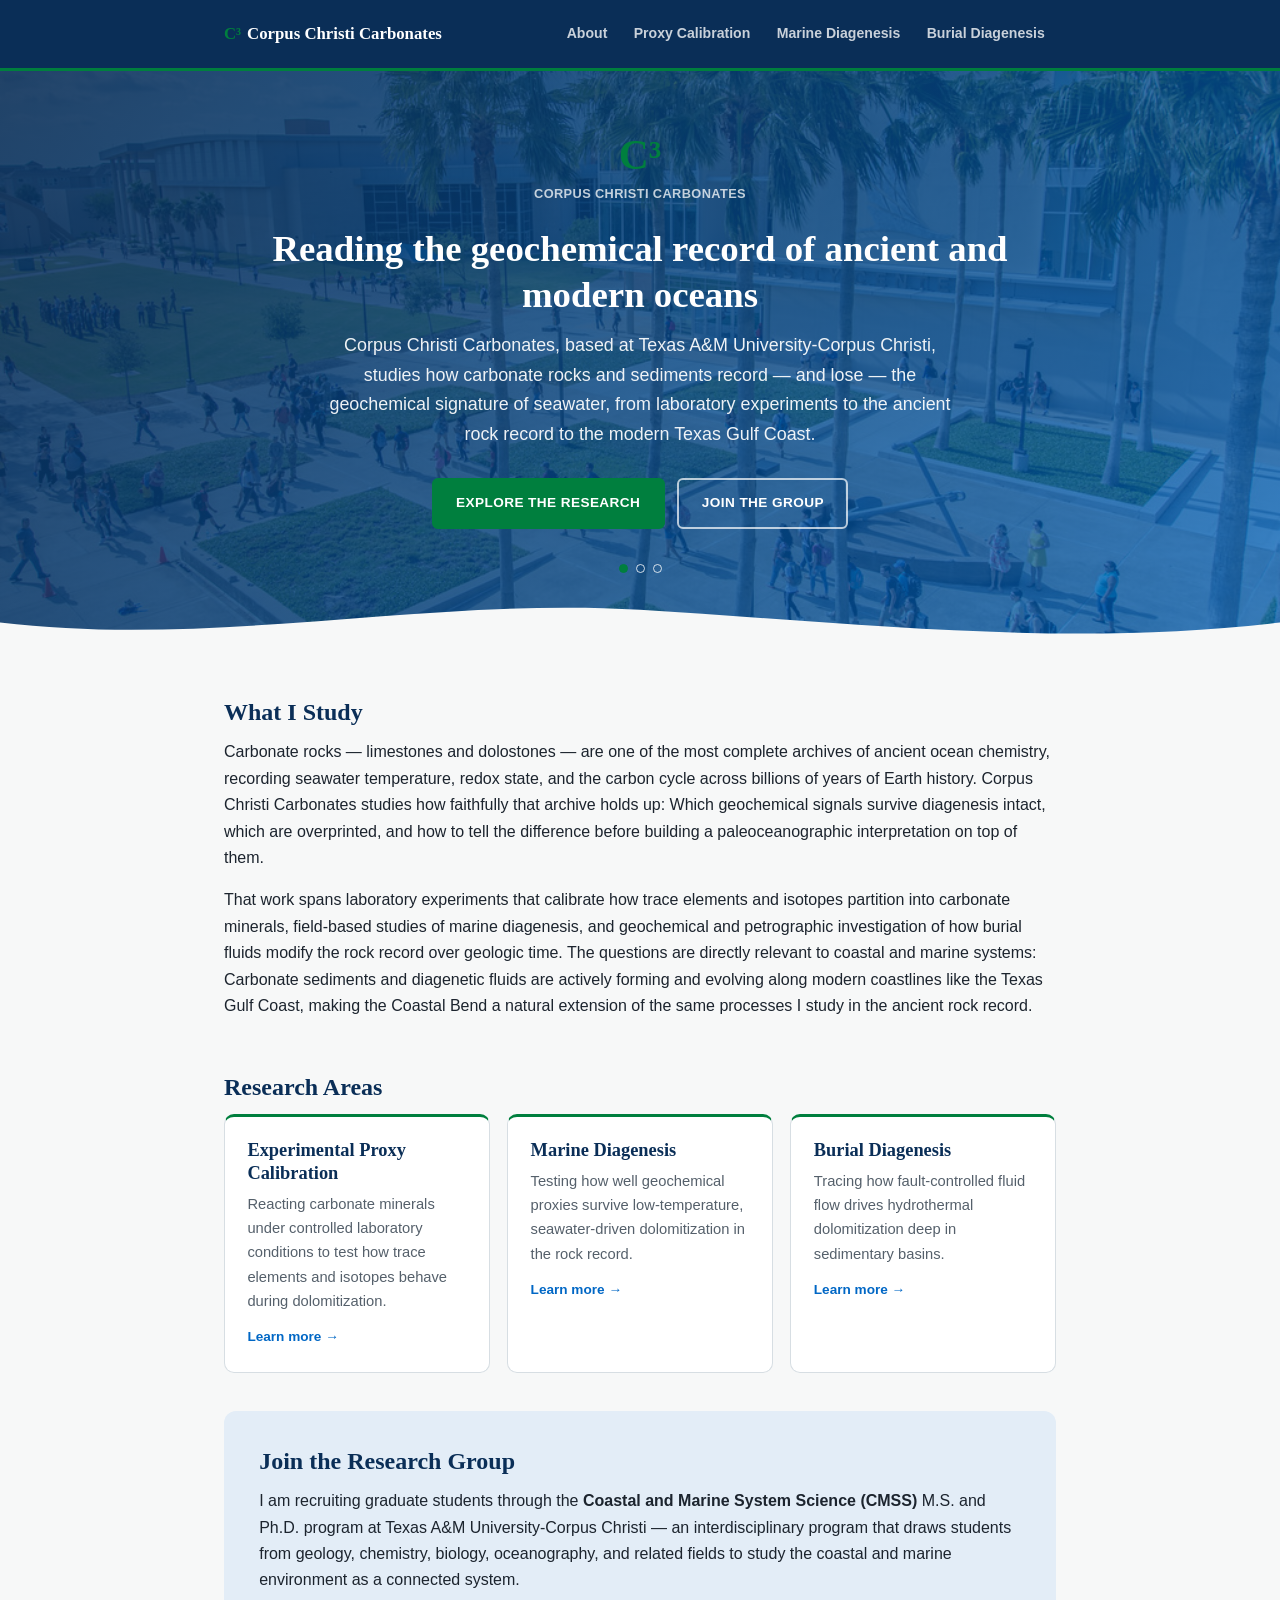
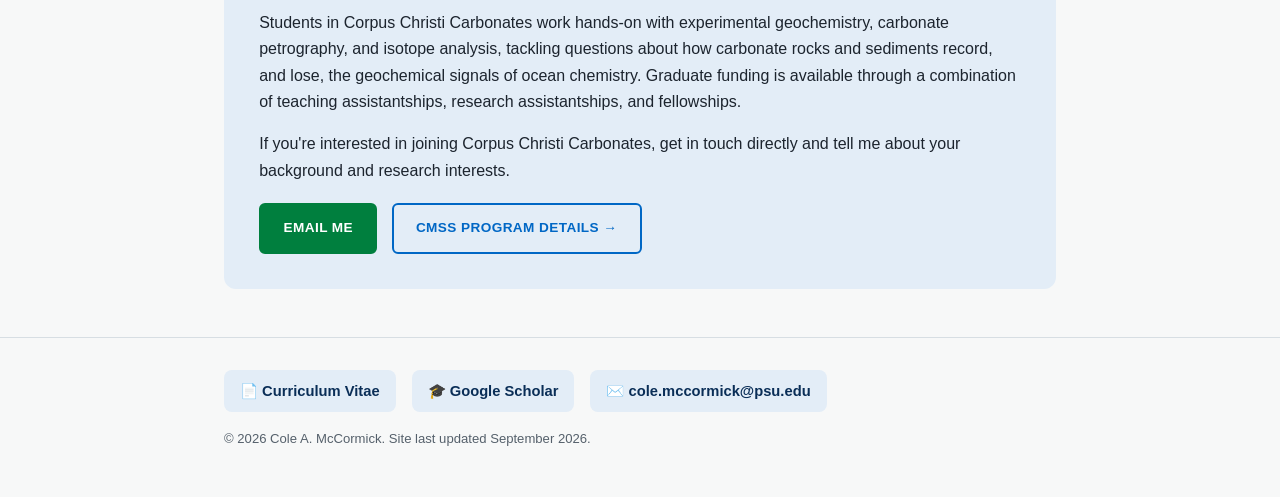
==== commit fb7b48bb: "Add crossfading campus photo slider to landing page hero Replaces the flat gradient hero background " ====
--- a/index.html
+++ b/index.html
@@ -22,6 +22,12 @@
 </header>
 
 <div class="c3-hero">
+  <div class="hero-slides" id="hero-slides">
+    <div class="hero-slide active" style="background-image:url('assets/img/landing/campus-quad.jpg')"></div>
+    <div class="hero-slide" style="background-image:url('assets/img/landing/island-aerial.jpg')"></div>
+    <div class="hero-slide" style="background-image:url('assets/img/landing/padre-island.jpg')"></div>
+  </div>
+  <div class="hero-overlay"></div>
   <div class="c3-hero-inner">
     <div class="c3-mark">C&sup3;</div>
     <div class="c3-sub">Corpus Christi Carbonates</div>
@@ -35,6 +41,11 @@
       <a href="#research" class="btn btn-solid">Explore the Research</a>
       <a href="#join" class="btn btn-outline">Join the Group</a>
     </div>
+  </div>
+  <div class="hero-dots" id="hero-dots">
+    <button class="dot active" type="button" aria-label="Show campus quad photo"></button>
+    <button class="dot" type="button" aria-label="Show island aerial photo"></button>
+    <button class="dot" type="button" aria-label="Show North Padre Island photo"></button>
   </div>
   <svg class="wave-divider" viewBox="0 0 1440 60" preserveAspectRatio="none" xmlns="http://www.w3.org/2000/svg">
     <path fill="#f7f8f8" d="M0,32 C240,64 480,0 720,16 C960,32 1200,64 1440,32 L1440,60 L0,60 Z"></path>
@@ -120,5 +131,37 @@
   </div>
 </footer>
 
+<script>
+(function () {
+  var slides = document.querySelectorAll('#hero-slides .hero-slide');
+  var dots = document.querySelectorAll('#hero-dots .dot');
+  var current = 0;
+  var timer;
+
+  function show(index) {
+    slides[current].classList.remove('active');
+    dots[current].classList.remove('active');
+    current = (index + slides.length) % slides.length;
+    slides[current].classList.add('active');
+    dots[current].classList.add('active');
+  }
+
+  function start() {
+    if (window.matchMedia('(prefers-reduced-motion: reduce)').matches) return;
+    timer = setInterval(function () { show(current + 1); }, 5500);
+  }
+
+  dots.forEach(function (dot, i) {
+    dot.addEventListener('click', function () {
+      clearInterval(timer);
+      show(i);
+      start();
+    });
+  });
+
+  start();
+})();
+</script>
+
 </body>
 </html>
--- a/css/style.css
+++ b/css/style.css
@@ -344,6 +344,7 @@
 /* ---------- C3 landing hero ---------- */
 
 .c3-hero {
+  position: relative;
   background: linear-gradient(135deg, var(--accent-dark) 0%, var(--accent) 100%);
   color: #ffffff;
   margin: 0 0 2.4rem;
@@ -351,12 +352,59 @@
   overflow: hidden;
 }
 
+.hero-slides {
+  position: absolute;
+  inset: 0;
+  z-index: 0;
+}
+
+.hero-slide {
+  position: absolute;
+  inset: 0;
+  background-size: cover;
+  background-position: center;
+  opacity: 0;
+  transition: opacity 1.4s ease;
+}
+
+.hero-slide.active { opacity: 1; }
+
+.hero-overlay {
+  position: absolute;
+  inset: 0;
+  z-index: 1;
+  background: linear-gradient(135deg, rgba(10, 46, 87, 0.88) 0%, rgba(0, 103, 197, 0.72) 100%);
+}
+
 .c3-hero-inner {
+  position: relative;
+  z-index: 2;
   max-width: var(--max);
   margin: 0 auto;
-  padding: 0 1.5rem 3.2rem;
+  padding: 0 1.5rem 2.2rem;
   text-align: center;
 }
+
+.hero-dots {
+  position: relative;
+  z-index: 2;
+  display: flex;
+  justify-content: center;
+  gap: 0.5rem;
+  padding-bottom: 1.6rem;
+}
+
+.hero-dots .dot {
+  width: 9px;
+  height: 9px;
+  border-radius: 50%;
+  border: 1.5px solid rgba(255, 255, 255, 0.8);
+  background: transparent;
+  padding: 0;
+  cursor: pointer;
+}
+
+.hero-dots .dot.active { background: var(--green); border-color: var(--green); }
 
 .c3-hero .c3-mark {
   font-family: var(--serif);
@@ -430,6 +478,8 @@
 .btn-outline-blue:hover { background: var(--accent-soft); }
 
 .wave-divider {
+  position: relative;
+  z-index: 2;
   display: block;
   width: 100%;
   height: 48px;
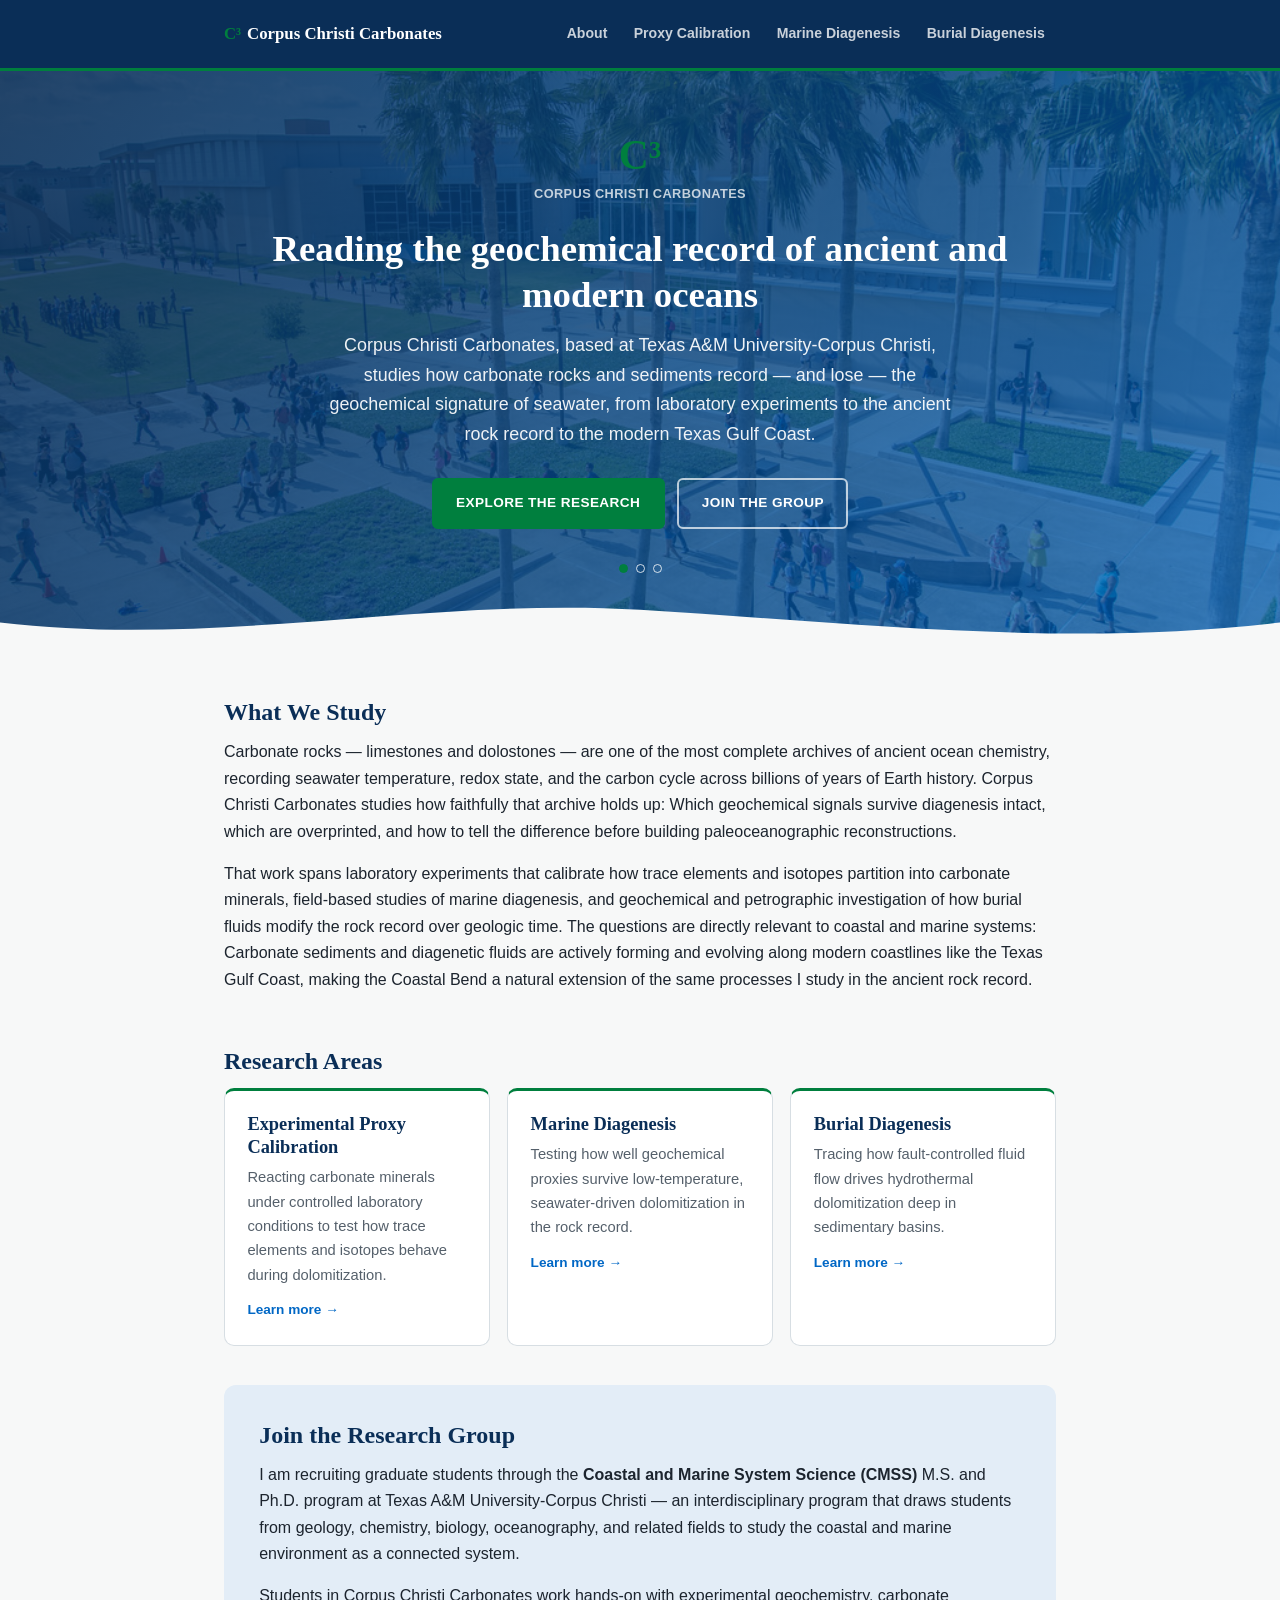
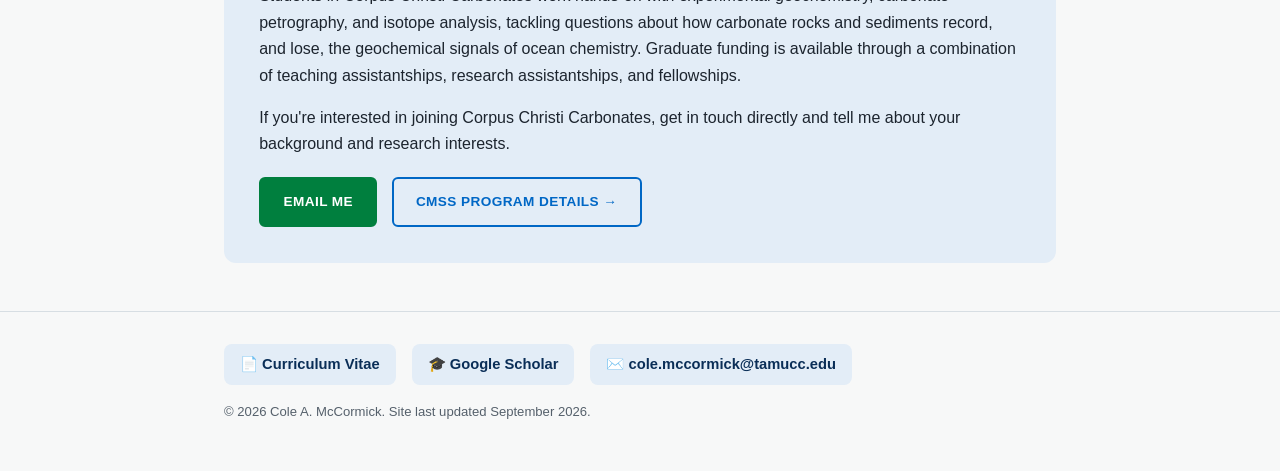
==== commit 23b61826: "Update landing page copy and switch contact email to TAMU-CC address "What I Study" -> "What We Stud" ====
--- a/index.html
+++ b/index.html
@@ -55,13 +55,13 @@
 <main class="wrap">
 
   <section>
-    <h2>What I Study</h2>
+    <h2>What We Study</h2>
     <p>
       Carbonate rocks &mdash; limestones and dolostones &mdash; are one of the most complete archives of
       ancient ocean chemistry, recording seawater temperature, redox state, and the carbon cycle across
       billions of years of Earth history. Corpus Christi Carbonates studies how faithfully that archive holds up: Which
       geochemical signals survive diagenesis intact, which are overprinted, and how to tell the difference
-      before building a paleoceanographic interpretation on top of them.
+      before building paleoceanographic reconstructions.
     </p>
     <p>
       That work spans laboratory experiments that calibrate how trace elements and isotopes partition
@@ -113,7 +113,7 @@
       and research interests.
     </p>
     <div class="join-cta">
-      <a class="btn btn-solid" href="mailto:cole.mccormick@psu.edu">Email Me</a>
+      <a class="btn btn-solid" href="mailto:cole.mccormick@tamucc.edu">Email Me</a>
       <a class="btn btn-outline-blue" href="https://cmss.tamucc.edu" target="_blank" rel="noopener" style="margin-left:0.6rem;">CMSS Program Details &rarr;</a>
     </div>
   </section>
@@ -125,7 +125,7 @@
     <div class="footer-links">
       <a href="assets/cv/McCormick_CV.pdf" target="_blank" rel="noopener">📄 Curriculum Vitae</a>
       <a href="https://scholar.google.com/citations?user=5Ftpr8IAAAAJ&hl=en" target="_blank" rel="noopener">🎓 Google Scholar</a>
-      <a href="mailto:cole.mccormick@psu.edu">✉️ cole.mccormick@psu.edu</a>
+      <a href="mailto:cole.mccormick@tamucc.edu">✉️ cole.mccormick@tamucc.edu</a>
     </div>
     <div class="fine">&copy; 2026 Cole A. McCormick. Site last updated September 2026.</div>
   </div>
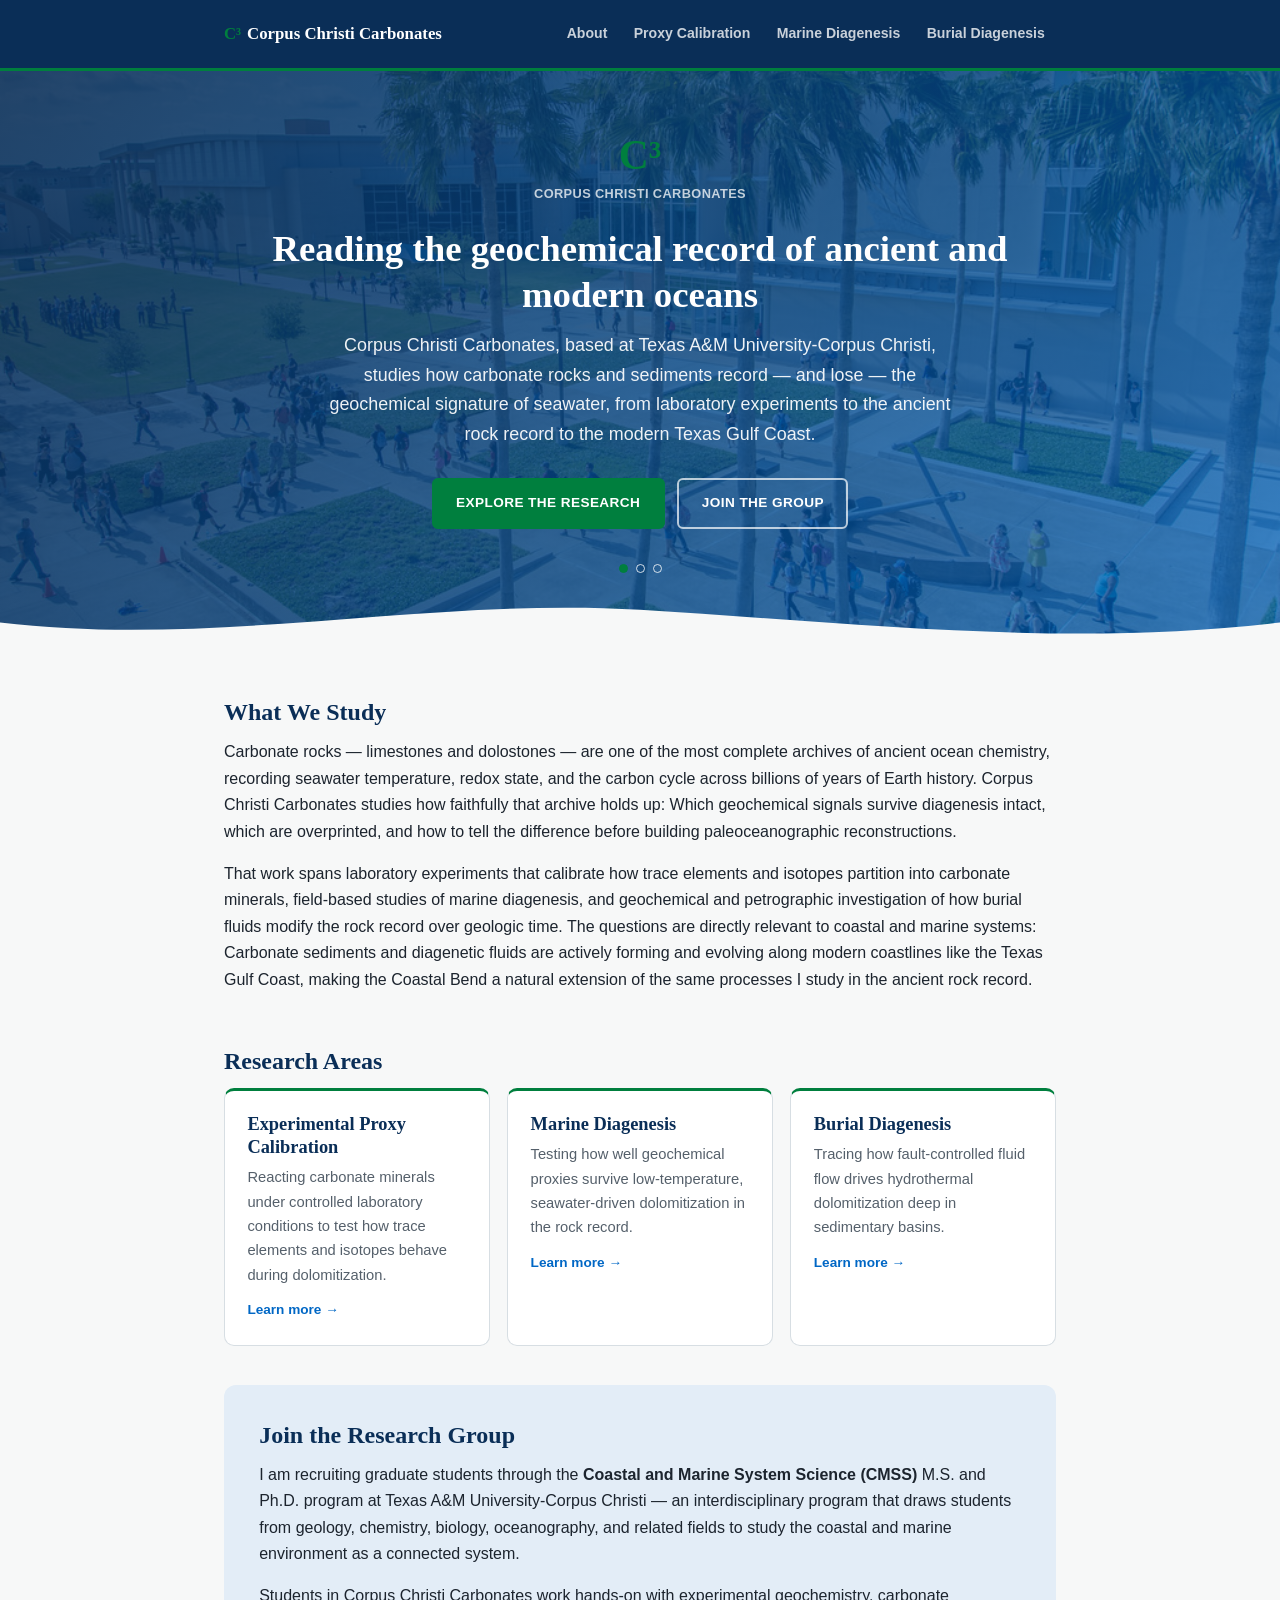
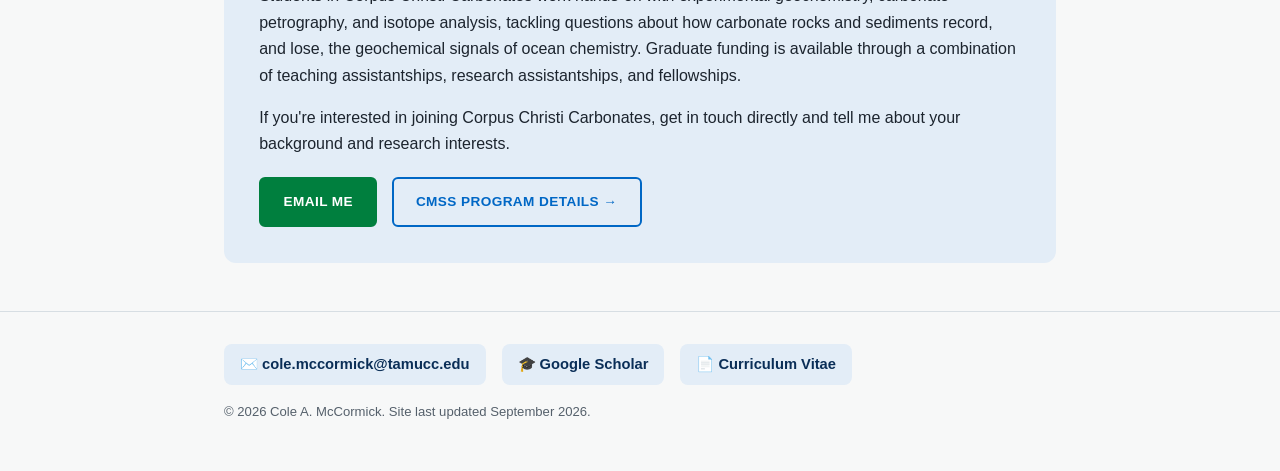
==== commit dab3c3a5: "Reorder footer links: email, Google Scholar, CV Co-Authored-By: Claude Sonnet 5 <noreply@anthropic.c" ====
--- a/index.html
+++ b/index.html
@@ -123,9 +123,9 @@
 <footer class="site-footer">
   <div class="wrap">
     <div class="footer-links">
+      <a href="mailto:cole.mccormick@tamucc.edu">✉️ cole.mccormick@tamucc.edu</a>
+      <a href="https://scholar.google.com/citations?user=5Ftpr8IAAAAJ&hl=en" target="_blank" rel="noopener">🎓 Google Scholar</a>
       <a href="assets/cv/McCormick_CV.pdf" target="_blank" rel="noopener">📄 Curriculum Vitae</a>
-      <a href="https://scholar.google.com/citations?user=5Ftpr8IAAAAJ&hl=en" target="_blank" rel="noopener">🎓 Google Scholar</a>
-      <a href="mailto:cole.mccormick@tamucc.edu">✉️ cole.mccormick@tamucc.edu</a>
     </div>
     <div class="fine">&copy; 2026 Cole A. McCormick. Site last updated September 2026.</div>
   </div>
